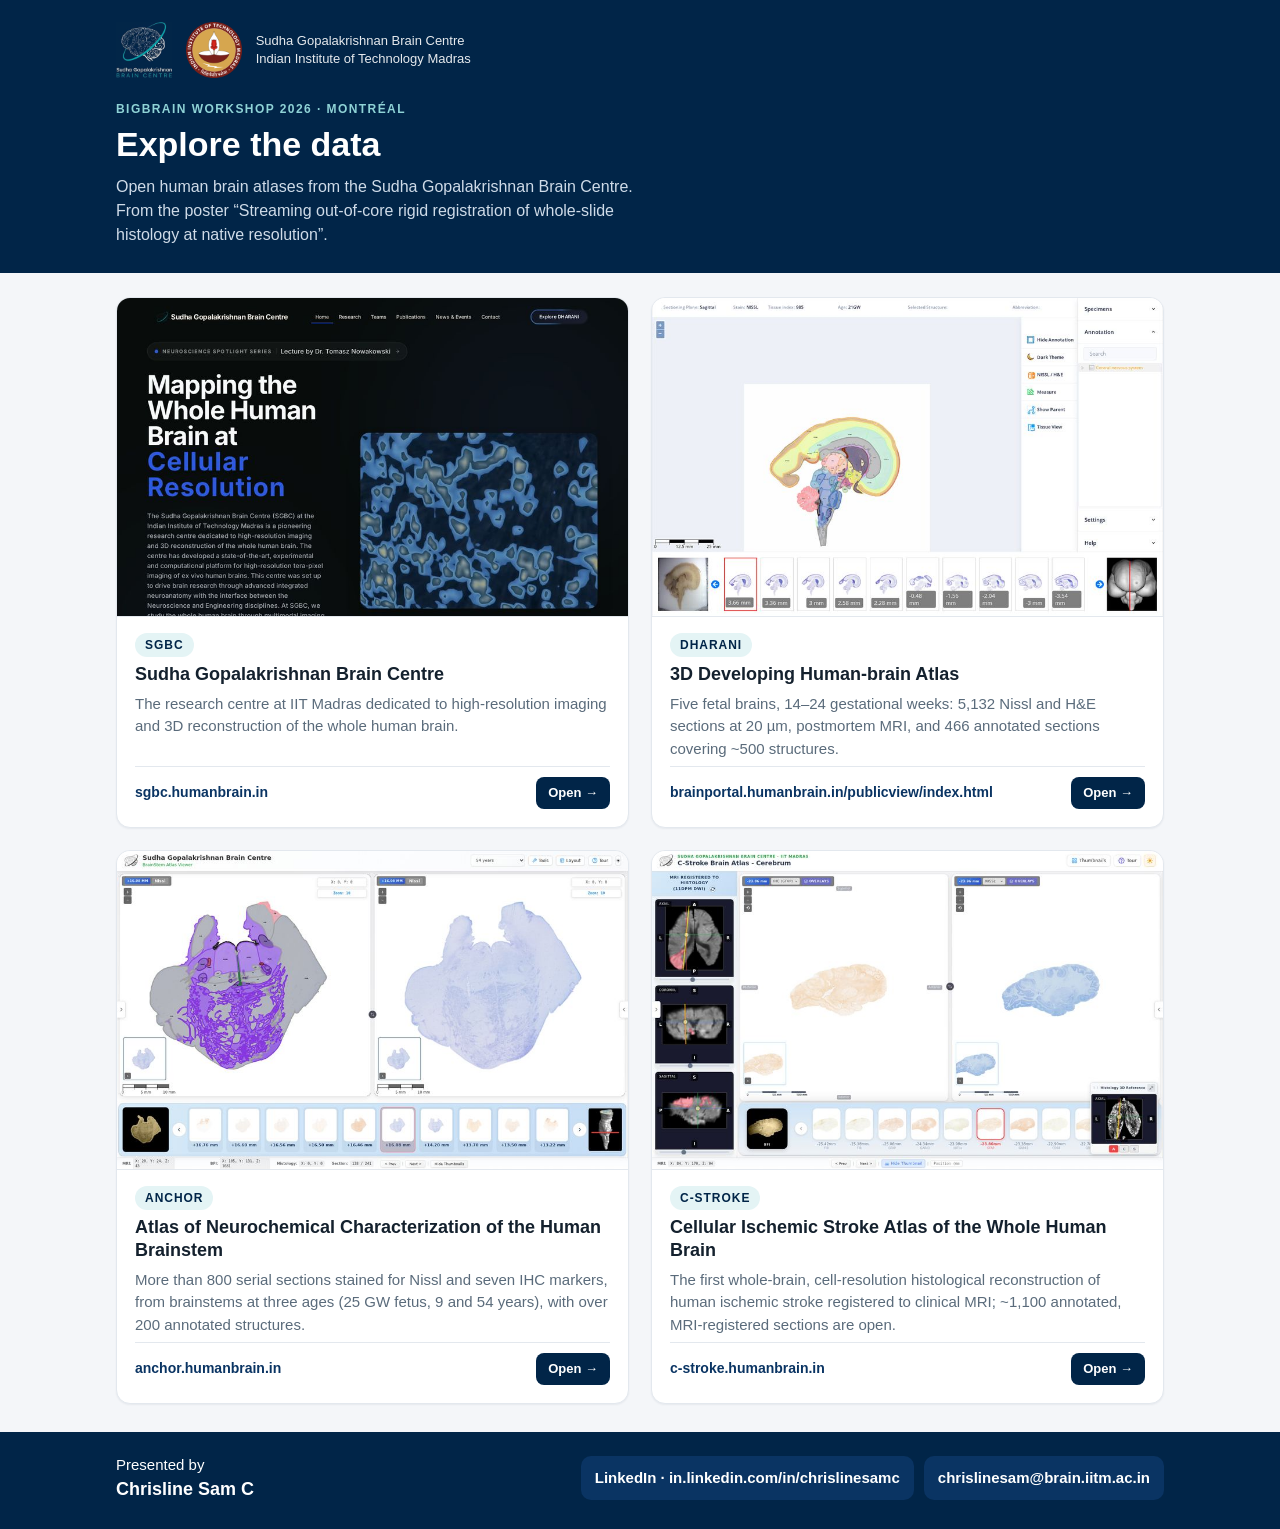
==== img/data_portals.html @ cc1f2456 "public site for qr" ====
<!doctype html>
<html lang="en">
<head>
<meta charset="utf-8">
<meta name="viewport" content="width=device-width, initial-scale=1">
<title>SGBC Data Portals</title>
<meta name="description" content="Open human brain data from the Sudha Gopalakrishnan Brain Centre, IIT Madras: SGBC, DHARANI, ANCHOR and C-Stroke.">
<style>
  :root {
    --navy:#012548; --navy-2:#0a3463; --teal:#1aa3a8; --ink:#14212e; --muted:#5a6b7b;
    --line:#e3e8ee; --bg:#f4f6f9; --card:#ffffff;
  }
  * { box-sizing:border-box; margin:0; padding:0; }
  html { -webkit-text-size-adjust:100%; }
  body { background:var(--bg); color:var(--ink); line-height:1.5;
    font-family:-apple-system, BlinkMacSystemFont, "Segoe UI", Roboto, Inter, "Helvetica Neue", Arial, sans-serif; }
  a { color:inherit; }
  .wrap { max-width:1080px; margin:0 auto; padding:0 16px; }

  header { background:var(--navy); color:#fff; }
  header .wrap { padding-top:22px; padding-bottom:26px; }
  .logos { display:flex; align-items:center; gap:14px; }
  .logos img { height:56px; width:auto; display:block; }
  .logos .who { font-size:13px; line-height:1.35; opacity:.9; }
  .event { margin-top:22px; font-size:12px; font-weight:700; letter-spacing:.12em; text-transform:uppercase; color:#8fd3d6; }
  h1 { margin-top:6px; font-size:clamp(22px, 5.2vw, 34px); line-height:1.2; font-weight:800; }
  .lead { margin-top:10px; font-size:16px; color:#cfdbe8; max-width:60ch; }

  main .wrap { padding-top:24px; padding-bottom:28px; }
  .grid { display:grid; grid-template-columns:1fr; gap:18px; }
  @media (min-width:760px) { .grid { grid-template-columns:1fr 1fr; gap:22px; } }

  .card { display:flex; flex-direction:column; background:var(--card); border:1px solid var(--line);
    border-radius:14px; overflow:hidden; text-decoration:none; box-shadow:0 1px 2px rgba(1,37,72,.06);
    transition:box-shadow .15s ease, transform .15s ease; }
  .card:hover { box-shadow:0 8px 24px rgba(1,37,72,.14); transform:translateY(-2px); }
  .card:focus-visible { outline:3px solid var(--teal); outline-offset:2px; }
  .shot { display:block; width:100%; height:auto; aspect-ratio:16/10; object-fit:cover;
    border-bottom:1px solid var(--line); background:#e9eef3; }
  .body { display:flex; flex-direction:column; gap:6px; padding:16px 18px 18px; flex:1; }
  .name { align-self:flex-start; font-size:12px; font-weight:800; letter-spacing:.08em; text-transform:uppercase;
    color:var(--navy); background:#e4f4f5; border-radius:999px; padding:3px 10px; }
  .body h2 { font-size:18px; line-height:1.3; font-weight:750; }
  .body p { font-size:15px; color:var(--muted); }
  .url { margin-top:auto; padding-top:10px; display:flex; justify-content:space-between; align-items:center; gap:12px;
    font-size:14px; font-weight:600; color:var(--navy-2); border-top:1px solid var(--line); }
  .url span:first-child { overflow-wrap:anywhere; }
  .go { flex:none; color:#fff; background:var(--navy); border-radius:8px; padding:6px 12px; font-size:13px; }

  footer { background:var(--navy); color:#fff; }
  footer .wrap { padding-top:22px; padding-bottom:26px; display:flex; flex-wrap:wrap; gap:10px 28px;
    align-items:center; justify-content:space-between; }
  .by { font-size:15px; }
  .by b { font-size:18px; display:block; }
  .links { display:flex; flex-wrap:wrap; gap:10px; }
  .links a { display:inline-flex; align-items:center; min-height:44px; padding:8px 14px; border-radius:10px;
    background:var(--navy-2); text-decoration:none; font-size:15px; font-weight:600; overflow-wrap:anywhere; }
  .links a:hover { background:#12447d; }
</style>
</head>
<body>
<header>
  <div class="wrap">
    <div class="logos">
      <img src="[data-uri]" alt="Sudha Gopalakrishnan Brain Centre">
      <img src="[data-uri]" alt="Indian Institute of Technology Madras">
      <div class="who">Sudha Gopalakrishnan Brain Centre<br>Indian Institute of Technology Madras</div>
    </div>
    <div class="event">BigBrain Workshop 2026 &middot; Montr&eacute;al</div>
    <h1>Explore the data</h1>
    <p class="lead">Open human brain atlases from the Sudha Gopalakrishnan Brain Centre. From the poster
      &ldquo;Streaming out-of-core rigid registration of whole-slide histology at native resolution&rdquo;.</p>
  </div>
</header>
<main>
  <div class="wrap">
    <div class="grid">
    <a class="card" href="https://sgbc.humanbrain.in/" target="_blank" rel="noopener">
      <img class="shot" src="[data-uri]"
           alt="Screenshot of the SGBC home page" width="880" height="550" loading="lazy">
      <div class="body">
        <div class="name">SGBC</div>
        <h2>Sudha Gopalakrishnan Brain Centre</h2>
        <p>The research centre at IIT Madras dedicated to high-resolution imaging and 3D reconstruction of the whole human brain.</p>
        <div class="url"><span>sgbc.humanbrain.in</span><span class="go" aria-hidden="true">Open →</span></div>
      </div>
    </a>
    <a class="card" href="https://brainportal.humanbrain.in/publicview/index.html" target="_blank" rel="noopener">
      <img class="shot" src="[data-uri]"
           alt="Screenshot of the DHARANI annotated atlas viewer" width="880" height="550" loading="lazy">
      <div class="body">
        <div class="name">DHARANI</div>
        <h2>3D Developing Human-brain Atlas</h2>
        <p>Five fetal brains, 14–24 gestational weeks: 5,132 Nissl and H&amp;E sections at 20 µm, postmortem MRI, and 466 annotated sections covering ~500 structures.</p>
        <div class="url"><span>brainportal.humanbrain.in/publicview/index.html</span><span class="go" aria-hidden="true">Open →</span></div>
      </div>
    </a>
    <a class="card" href="https://anchor.humanbrain.in/" target="_blank" rel="noopener">
      <img class="shot" src="[data-uri]"
           alt="Screenshot of the ANCHOR brainstem viewer" width="880" height="550" loading="lazy">
      <div class="body">
        <div class="name">ANCHOR</div>
        <h2>Atlas of Neurochemical Characterization of the Human Brainstem</h2>
        <p>More than 800 serial sections stained for Nissl and seven IHC markers, from brainstems at three ages (25 GW fetus, 9 and 54 years), with over 200 annotated structures.</p>
        <div class="url"><span>anchor.humanbrain.in</span><span class="go" aria-hidden="true">Open →</span></div>
      </div>
    </a>
    <a class="card" href="https://c-stroke.humanbrain.in/" target="_blank" rel="noopener">
      <img class="shot" src="[data-uri]"
           alt="Screenshot of the C-Stroke viewer: MRI with the lesion, and registered histology" width="880" height="550" loading="lazy">
      <div class="body">
        <div class="name">C-Stroke</div>
        <h2>Cellular Ischemic Stroke Atlas of the Whole Human Brain</h2>
        <p>The first whole-brain, cell-resolution histological reconstruction of human ischemic stroke registered to clinical MRI; ~1,100 annotated, MRI-registered sections are open.</p>
        <div class="url"><span>c-stroke.humanbrain.in</span><span class="go" aria-hidden="true">Open →</span></div>
      </div>
    </a>
    </div>
  </div>
</main>
<footer>
  <div class="wrap">
    <div class="by">Presented by<b>Chrisline Sam C</b></div>
    <div class="links">
      <a href="https://in.linkedin.com/in/chrislinesamc" target="_blank" rel="noopener">LinkedIn &middot; in.linkedin.com/in/chrislinesamc</a>
      <a href="mailto:chrislinesam@brain.iitm.ac.in">chrislinesam@brain.iitm.ac.in</a>
    </div>
  </div>
</footer>
</body>
</html>
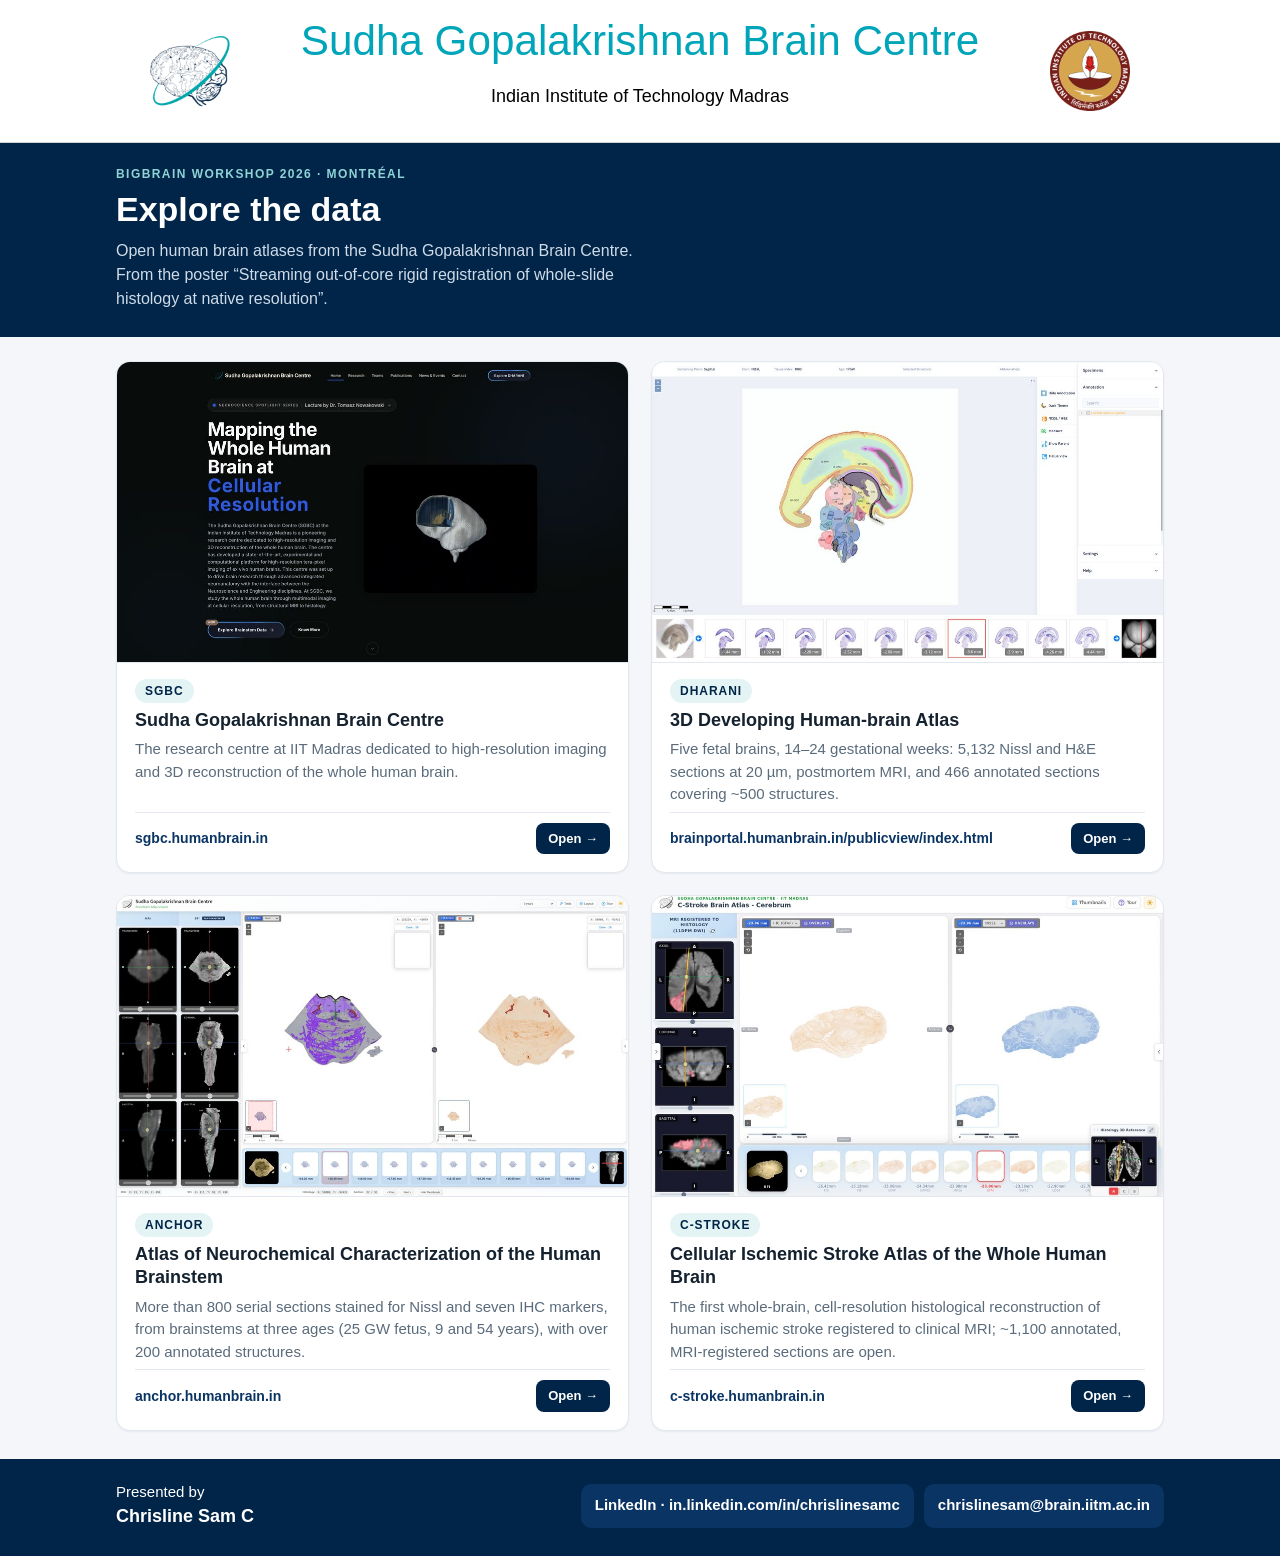
==== commit d67d2df2: "modified" ====
--- a/img/data_portals.html
+++ b/img/data_portals.html
@@ -17,12 +17,45 @@
   a { color:inherit; }
   .wrap { max-width:1080px; margin:0 auto; padding:0 16px; }
 
+  /* title bar: the SGBC portals' own header (anchor.humanbrain.in .title-bar).  Full
+     width, Bootstrap's col-2 / col-8 / col-2 split, marks pulled in toward the title.
+     Anchor names "Roboto Condensed" but never loads it, so what visitors see there is
+     the browser's default sans-serif -- the same declaration is used here, so the two
+     pages look alike on every device. */
+  .titlebar { background:#fff; border-bottom:1px solid #d3d3d3; }
+  .bar { display:grid; grid-template-columns:1fr 4fr 1fr; align-items:center; padding:16px 15px; }
+  .bar > a:first-child { justify-self:end; padding-right:15px; }
+  .bar > a:last-child { justify-self:start; padding-left:15px; }
+  .tb-logo { display:block; width:80px; height:auto; }
+  .tb-title { text-align:center; padding:0 15px; font-family:"Roboto Condensed", sans-serif; font-weight:400; }
+  .main-title { font-size:clamp(30px, 3.3vw, 48px); line-height:1.2; color:#00a5ba; }
+  .sub-title { margin-top:16px; margin-bottom:16px; font-size:18px; line-height:1.5; color:#000; }
+  @media (min-width:1200px) { .bar { padding:16px 48px; } }
+  /* below laptop width: logos at their own width so the name gets the room between
+     them (anchor instead shrinks its title to 16-21 px and wraps it) */
+  @media (max-width:1023px) {
+    .bar { grid-template-columns:auto 1fr auto; gap:14px; padding:14px 20px; }
+    .bar > a:first-child, .bar > a:last-child { padding:0; }
+    .tb-logo { width:64px; }
+    .tb-title { padding:0; }
+    .main-title { font-size:clamp(24px, 3.4vw, 32px); }
+    .sub-title { margin:6px 0 0; font-size:15px; line-height:1.3; }
+  }
+  @media (max-width:640px) {
+    .bar { gap:10px; padding:14px 12px; }
+    .tb-logo { width:52px; }
+    .main-title { font-size:19px; }
+    .sub-title { margin-top:4px; font-size:12px; }
+  }
+  @media (max-width:379px) {
+    .tb-logo { width:44px; }
+    .main-title { font-size:17px; }
+    .sub-title { font-size:11px; }
+  }
+
   header { background:var(--navy); color:#fff; }
   header .wrap { padding-top:22px; padding-bottom:26px; }
-  .logos { display:flex; align-items:center; gap:14px; }
-  .logos img { height:56px; width:auto; display:block; }
-  .logos .who { font-size:13px; line-height:1.35; opacity:.9; }
-  .event { margin-top:22px; font-size:12px; font-weight:700; letter-spacing:.12em; text-transform:uppercase; color:#8fd3d6; }
+  .event { margin-top:0; font-size:12px; font-weight:700; letter-spacing:.12em; text-transform:uppercase; color:#8fd3d6; }
   h1 { margin-top:6px; font-size:clamp(22px, 5.2vw, 34px); line-height:1.2; font-weight:800; }
   .lead { margin-top:10px; font-size:16px; color:#cfdbe8; max-width:60ch; }
 
@@ -35,7 +68,7 @@
     transition:box-shadow .15s ease, transform .15s ease; }
   .card:hover { box-shadow:0 8px 24px rgba(1,37,72,.14); transform:translateY(-2px); }
   .card:focus-visible { outline:3px solid var(--teal); outline-offset:2px; }
-  .shot { display:block; width:100%; height:auto; aspect-ratio:16/10; object-fit:cover;
+  .shot { display:block; width:100%; height:auto; aspect-ratio:17/10; object-fit:cover;
     border-bottom:1px solid var(--line); background:#e9eef3; }
   .body { display:flex; flex-direction:column; gap:6px; padding:16px 18px 18px; flex:1; }
   .name { align-self:flex-start; font-size:12px; font-weight:800; letter-spacing:.08em; text-transform:uppercase;
@@ -59,13 +92,18 @@
 </style>
 </head>
 <body>
+<div class="titlebar">
+  <div class="bar">
+    <a href="https://sgbc.humanbrain.in/" target="_blank" rel="noopener"><img class="tb-logo" src="[data-uri]" alt="Sudha Gopalakrishnan Brain Centre"></a>
+    <div class="tb-title">
+      <p class="main-title">Sudha Gopalakrishnan Brain&nbsp;Centre</p>
+      <p class="sub-title">Indian Institute of Technology Madras</p>
+    </div>
+    <a href="https://www.iitm.ac.in/" target="_blank" rel="noopener"><img class="tb-logo" src="[data-uri]" alt="Indian Institute of Technology Madras"></a>
+  </div>
+</div>
 <header>
   <div class="wrap">
-    <div class="logos">
-      <img src="[data-uri]" alt="Sudha Gopalakrishnan Brain Centre">
-      <img src="[data-uri]" alt="Indian Institute of Technology Madras">
-      <div class="who">Sudha Gopalakrishnan Brain Centre<br>Indian Institute of Technology Madras</div>
-    </div>
     <div class="event">BigBrain Workshop 2026 &middot; Montr&eacute;al</div>
     <h1>Explore the data</h1>
     <p class="lead">Open human brain atlases from the Sudha Gopalakrishnan Brain Centre. From the poster
@@ -76,8 +114,8 @@
   <div class="wrap">
     <div class="grid">
     <a class="card" href="https://sgbc.humanbrain.in/" target="_blank" rel="noopener">
-      <img class="shot" src="[data-uri]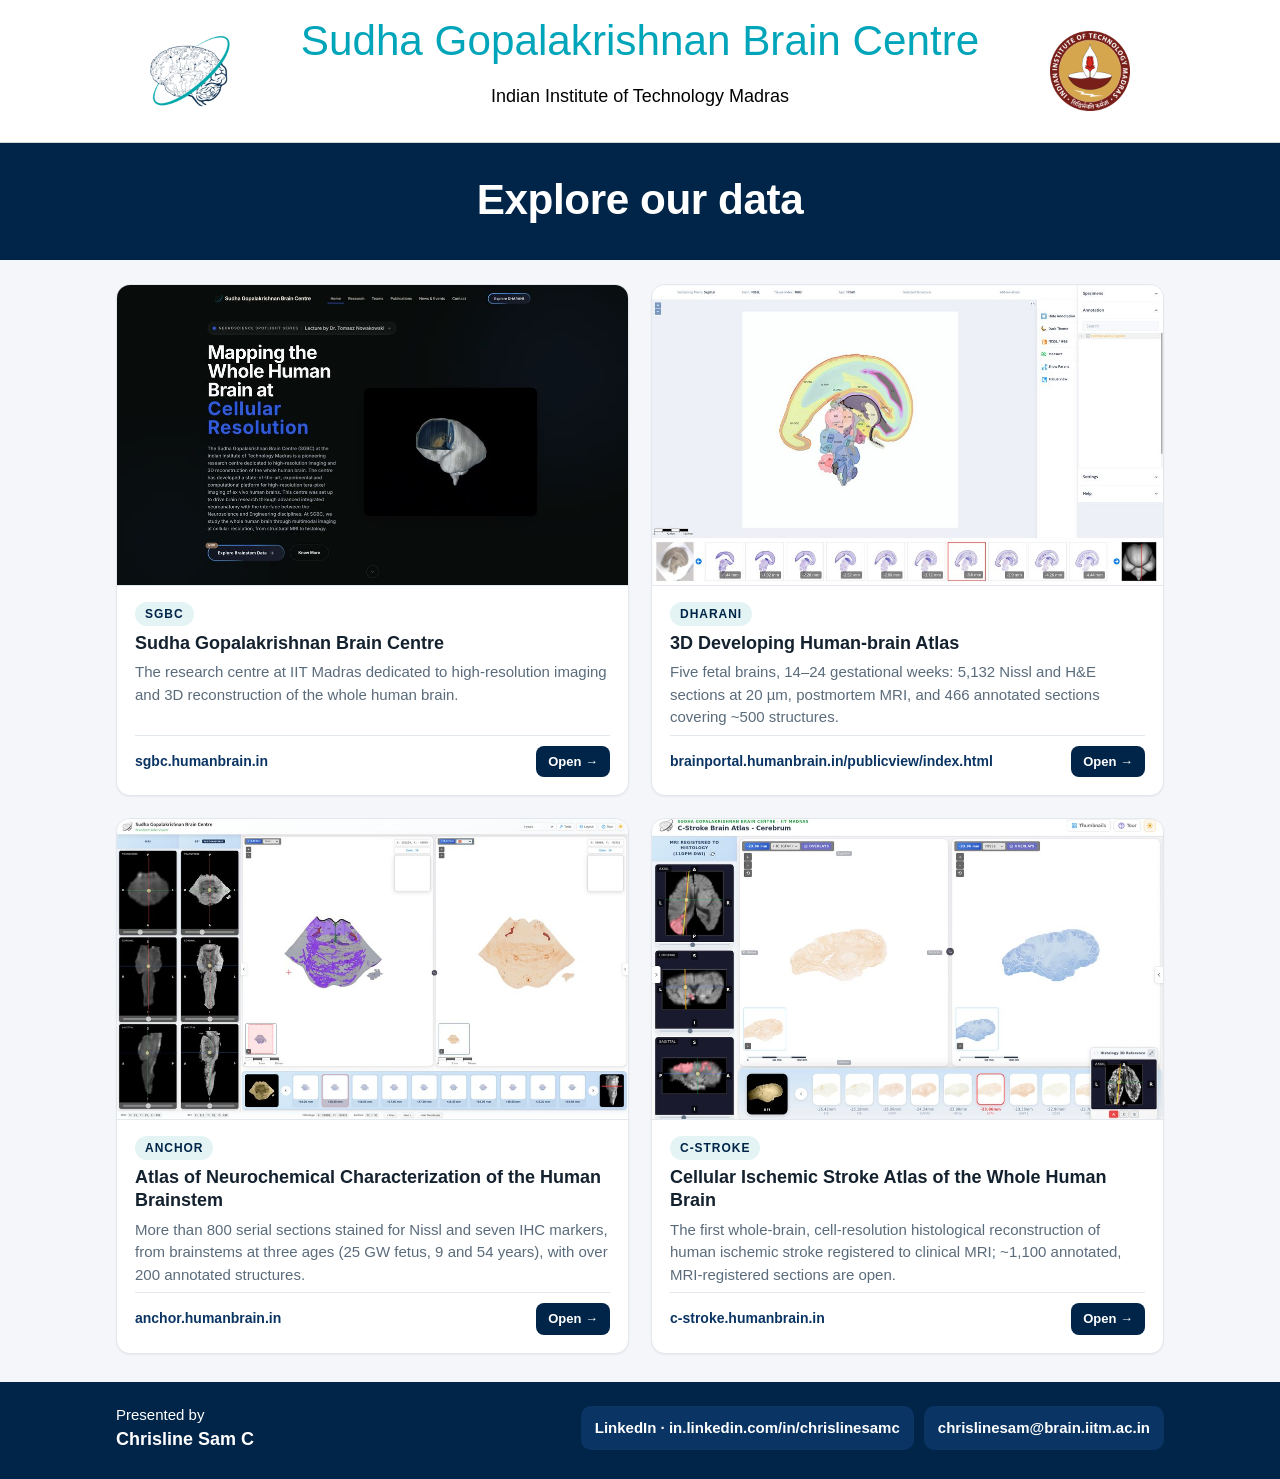
==== commit cf3010a5: "Add files via upload" ====
--- a/img/data_portals.html
+++ b/img/data_portals.html
@@ -54,10 +54,9 @@
   }
 
   header { background:var(--navy); color:#fff; }
-  header .wrap { padding-top:22px; padding-bottom:26px; }
-  .event { margin-top:0; font-size:12px; font-weight:700; letter-spacing:.12em; text-transform:uppercase; color:#8fd3d6; }
-  h1 { margin-top:6px; font-size:clamp(22px, 5.2vw, 34px); line-height:1.2; font-weight:800; }
-  .lead { margin-top:10px; font-size:16px; color:#cfdbe8; max-width:60ch; }
+  /* one heading, sized to match the centre name in the bar above it */
+  header .wrap { padding-top:clamp(20px, 2.6vw, 34px); padding-bottom:clamp(22px, 2.8vw, 38px); }
+  h1 { text-align:center; font-size:clamp(28px, 3.3vw, 48px); line-height:1.15; font-weight:800; letter-spacing:-.01em; }
 
   main .wrap { padding-top:24px; padding-bottom:28px; }
   .grid { display:grid; grid-template-columns:1fr; gap:18px; }
@@ -104,10 +103,7 @@
 </div>
 <header>
   <div class="wrap">
-    <div class="event">BigBrain Workshop 2026 &middot; Montr&eacute;al</div>
-    <h1>Explore the data</h1>
-    <p class="lead">Open human brain atlases from the Sudha Gopalakrishnan Brain Centre. From the poster
-      &ldquo;Streaming out-of-core rigid registration of whole-slide histology at native resolution&rdquo;.</p>
+    <h1>Explore our data</h1>
   </div>
 </header>
 <main>
